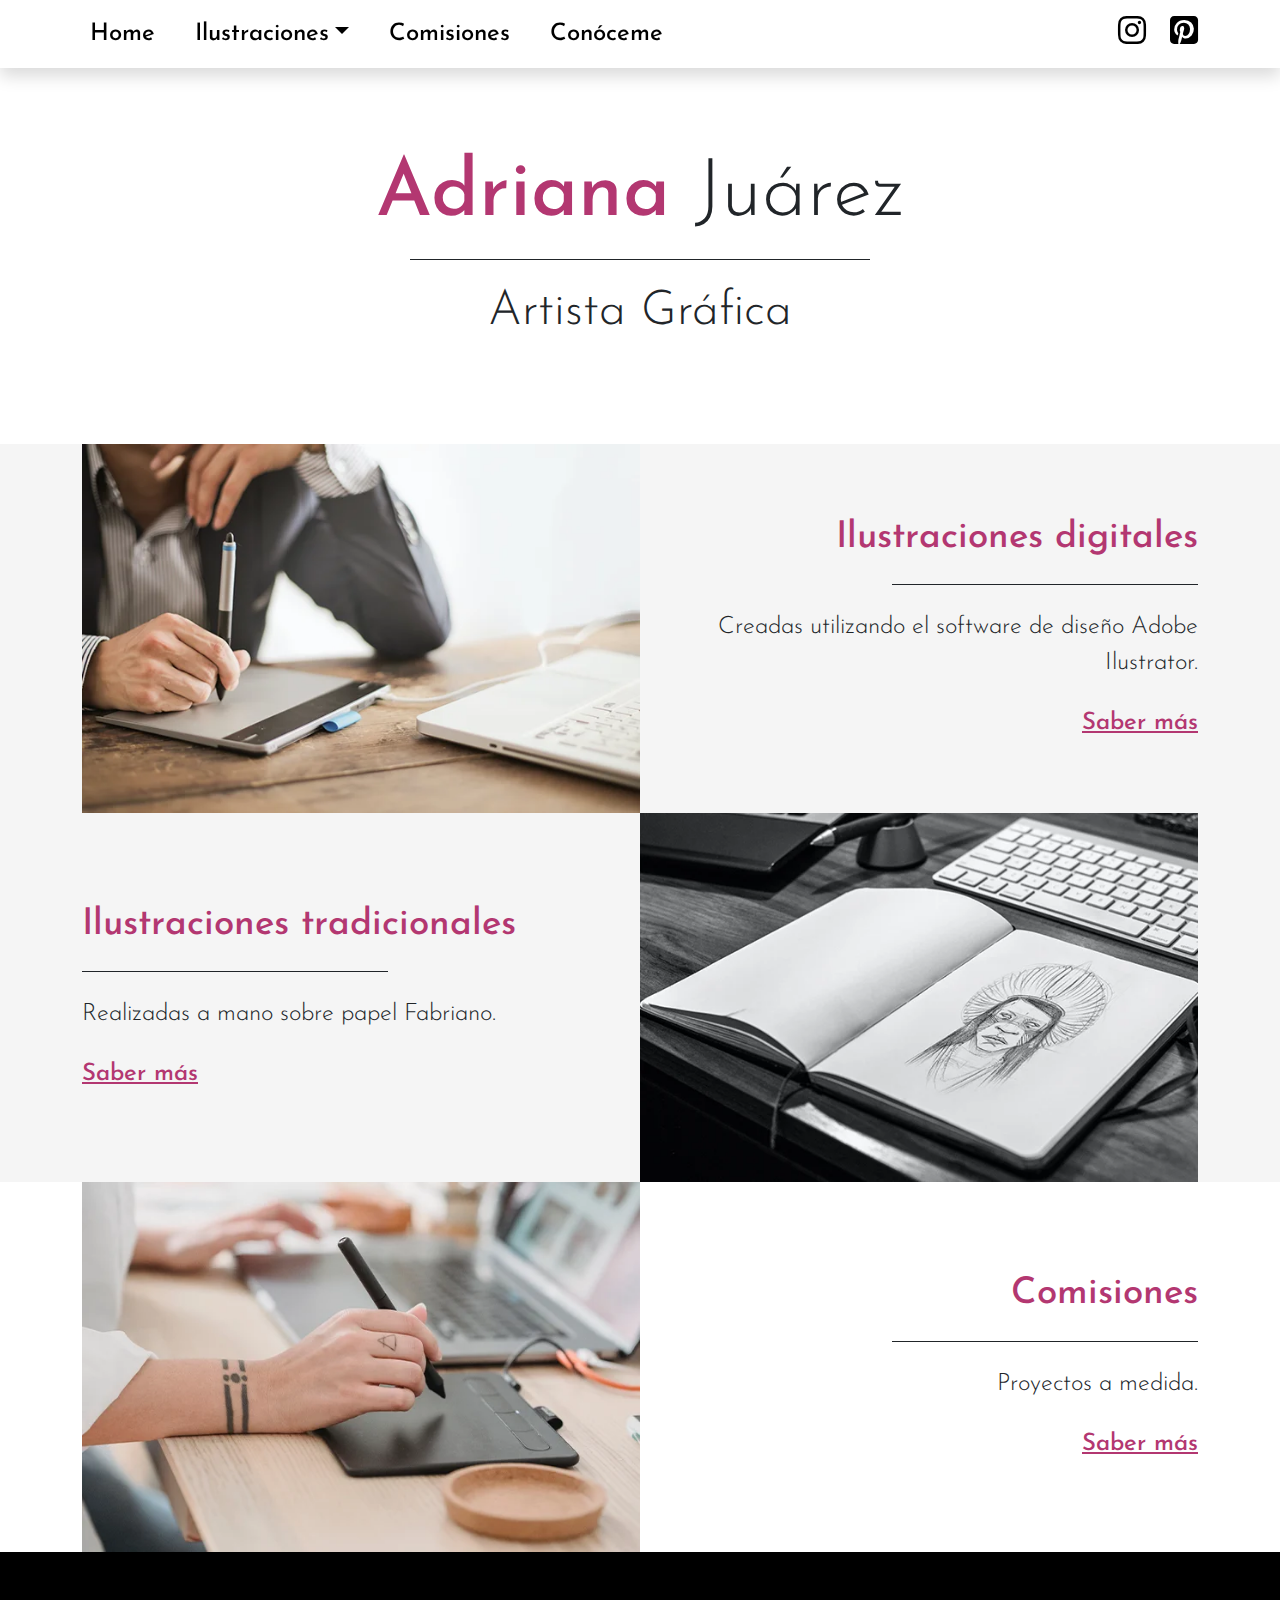
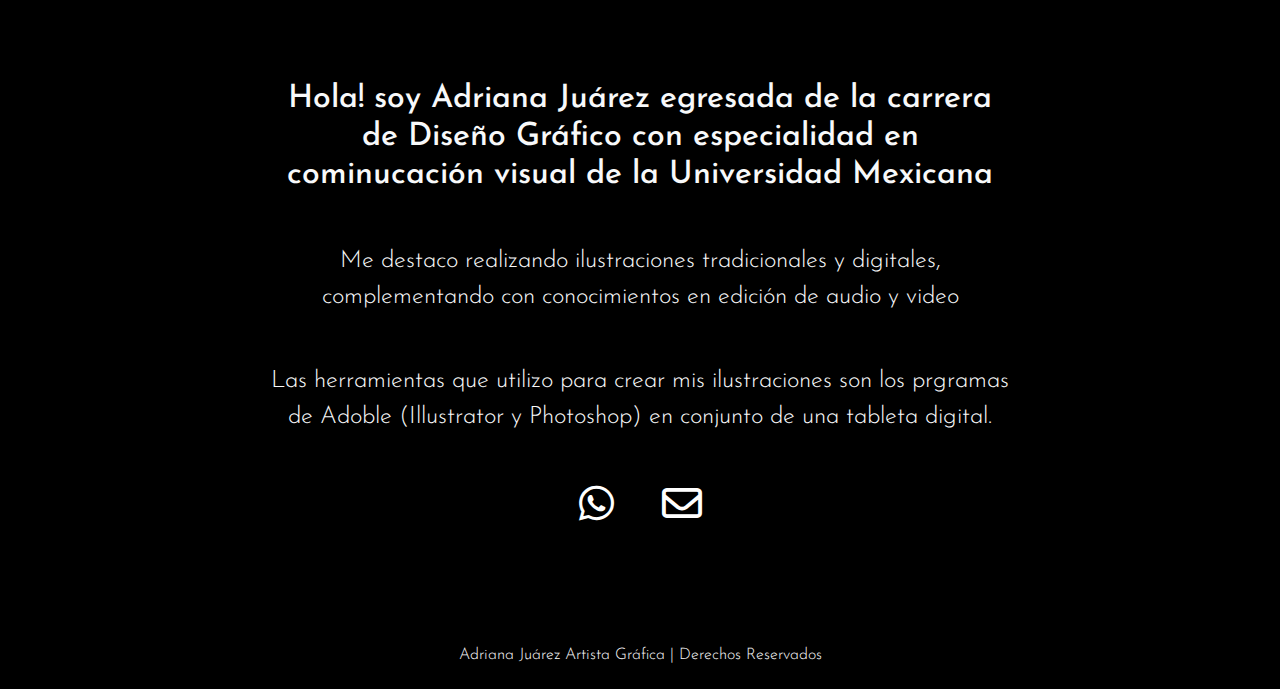
==== index.html @ 99858af3 "Add files via upload" ====
<!DOCTYPE html>
<html lang="es">
<head>
	<meta charset="UTF-8">
	<meta name="viewport" content="width=device-width, initial-scale=1.0">
	<title>Adriana Juárez | Artista Gráfica</title>

	<!-- CSS -->
	<link rel="stylesheet" href="css/estilos.css">
	<link rel="stylesheet" href="css/movil.css">
	<link rel="stylesheet" href="css/bootstrap.min.css">

	<!-- FONTAWESOME -->
	<link rel="stylesheet" href="https://cdnjs.cloudflare.com/ajax/libs/font-awesome/6.2.0/css/all.min.css">

	<!-- FAVICON -->
	<link rel="shortcut icon" href="icono.png" type="image/x-icon">	
</head>

<body>
	<!-- LOADING -->
    <div class="loading" id="loading">
        <div class="lds-dual-ring"></div>
    </div>

	<header>
		<!-- BARRA DE NAVEGACION -->
		<div id="barra" class="shadow">
			<div class="container">
				<nav class="navbar navbar-expand-lg navbar-light">
				  <div class="container-fluid">

				  	<!-- MARCA -->
				    <!--<a class="navbar-brand" href="#">Mi <span>Blog</span></a>-->

				    <!-- BURGER -->
				    <button class="navbar-toggler" type="button" data-bs-toggle="collapse" data-bs-target="#navbarSupportedContent" aria-controls="navbarSupportedContent" aria-expanded="false" aria-label="Toggle navigation">
				      <span class="navbar-toggler-icon"></span>
				    </button>

				    <!-- MENU -->
				    <div class="collapse navbar-collapse" id="navbarSupportedContent">
				    	<div class="row">
				    		<div class="col-md-6">
				    			<div class="cont-menu">
				    				<ul class="navbar-nav me-auto mb-2 mb-lg-0">
				    					<!-- LINK -->
				        				<li class="nav-item me-md-4">
				          					<a class="nav-link text-reset" aria-current="page" href="#">Home</a>
				        				</li>

				        				<!-- LINK -->
				       					<li class="nav-item me-md-4">
				          					<div class="dropdown">
  												<a class="nav-link text-reset dropdown-toggle" type="button" data-bs-toggle="dropdown" aria-expanded="false">Ilustraciones</a>
  												<ul class="dropdown-menu">
  													<li>
  														<a class="dropdown-item" href="#digital">Digitales</a>
  													</li>
  													<li>
  														<a class="dropdown-item" href="#tradicional">Tradicionales</a>
  													</li>
  												</ul>
											</div>
				        				</li>

				        				<!-- LINK -->
				        				<li class="nav-item me-md-4">
				          					<a class="nav-link text-reset" aria-current="page" href="#comision">Comisiones</a>
				        				</li>

				        				<!-- LINK -->
				        				<li class="nav-item">
				          					<a class="nav-link text-reset" aria-current="page" href="#conoceme">Conóceme</a>
				        				</li>
				    				</ul>
				    			</div>				
				    		</div>
				    		<div class="col-md-6">
				    			<div class="cont-redes">
				    				<ul class="navbar-nav">
							        	<li class="pe-md-4">
								        	<a href=""><i class="fa-brands fa-instagram"></i></a>
								        </li>

								        <li>
								        	<a href=""><i class="fa-brands fa-square-pinterest"></i></a>
								        </li>
							        </ul>
				    			</div>					
				    		</div>
				    	</div>		
				    </div>
				  </div>
				</nav>			
			</div>
		</div>

		<!-- BIENVENIDA -->
		<div id="bienvenida" class="d-flex flex-column justify-content-center align-items-center text-center">
			<div id="contenedor">
				<h1><span>Adriana</span> Juárez</h1>

				<hr>

				<p>Artista Gráfica</p>
				<div id="digital"></div>
			</div>
		</div>	
	</header>

	<!-- DIGITALES -->
	<section id="notaNon">
		<div class="container">
			<div class="row">
				<!-- IMG -->
				<div class="col-md-6">
					<img src="img/portadas/ilustrator.webp" alt="" class="w-100">
				</div>

				<!-- TEXTO -->
				<div class="col-md-6 d-flex flex-column justify-content-center align-items-end text-end ps-md-5 texto">
					<!-- TITULO -->
					<h2 class=""><span>Ilustraciones digitales</span></h2>

					<hr>

					<p class="mb-4">Creadas utilizando el software de diseño Adobe Ilustrator.</p>

					<a href="ilustraciones-digitales.html">Saber más</a>
					<div id="tradicional"></div>
				</div>
			</div>
		</div>
	</section>

	<!-- TRADICIONALES -->
	<section id="notaPar">
		<div class="container">
			<div class="row">
				<!-- TEXTO -->
				<div class="col-md-6 d-flex flex-column justify-content-center align-items-start pe-md-5 order-2 order-md-1 texto">
					<!-- TITULO -->
					<h2 class=""><span>Ilustraciones tradicionales</span></h2>

					<hr>

					<p class="mb-4">Realizadas a mano sobre papel Fabriano.</p>

					<a href="ilustraciones-tradicionales.html">Saber más</a>
					<div id="comision"></div>
				</div>

				<!-- IMG -->
				<div class="col-md-6 order-1 order-md-2">
					<img src="img/portadas/tradicional.webp"  alt="" class="w-100">
				</div>
			</div>
		</div>
	</section>

	<!-- COMISIONES -->
	<section id="notaNon-comision">
		<div class="container">
			<div class="row">
				<!-- IMG -->
				<div class="col-md-6">
					<img src="img/portadas/comision.webp" alt="" class="w-100">
				</div>

				<!-- TEXTO -->
				<div class="col-md-6 d-flex flex-column justify-content-center align-items-end text-end ps-md-5 texto">
					<!-- TITULO -->
					<h2 class=""><span>Comisiones</span></h2>

					<hr>

					<p class="mb-4">Proyectos a medida.</p>

					<a href="comisiones.html">Saber más</a>
					<div id="conoceme"></div>
				</div>
			</div>
		</div>
	</section>

	<!-- ABOUT -->
	<section id="about" class="">
		<div class="container">

			<!-- TEXTO -->
			<div class="row">
				<!-- ESPACIO -->
				<div class="col-2"></div>

				<!-- CONTENEDOR -->
				<div class="col-md-8 d-flex flex-column justify-content-center align-items-center text-center text-light texto">
					<h2>Hola! soy <span>Adriana Juárez</span> egresada de la carrera de Diseño Gráfico con especialidad en cominucación visual de la Universidad Mexicana</h2>

					<p class="my-5">Me destaco realizando ilustraciones tradicionales y digitales, complementando con conocimientos en edición de audio y video</p>

					<p class="mb-5">Las herramientas que utilizo para crear mis ilustraciones son los prgramas de Adoble (Illustrator y Photoshop) en conjunto de una tableta digital.</p>

					<div id="iconosRedes" class="d-flex justify-content-center align-items-center">
						<!-- FACEBOOK -->
						<div>
							<a href=""><i class="fa-brands fa-whatsapp"></i></a>
						</div>

						<!-- INSTAGRAM -->
						<div class="ms-5">
							<a href=""><i class="fa-regular fa-envelope"></i></a>
						</div>
					</div>
				</div>

				<!-- ESPACIO -->
				<div class="col-2"></div>
			</div>
		</div>
	</section>

	<!-- FOOTER -->
	<footer id="footer" class="py-4">
		<div class="container">
			<div class="row">
				<div class="co-12 d-flex flex-column justify-content-center align-items-center text-center text-light">
					<h3 class="">Adriana Juárez Artista Gráfica | Derechos Reservados</h3>
				</div>
			</div>
		</div>
	</footer>


<!-- BOOTSTRAP Y POPPY -->
<script src="https://cdn.jsdelivr.net/npm/@popperjs/core@2.11.8/dist/umd/popper.min.js" integrity="sha384-I7E8VVD/ismYTF4hNIPjVp/Zjvgyol6VFvRkX/vR+Vc4jQkC+hVqc2pM8ODewa9r" crossorigin="anonymous"></script>
<script src="https://cdn.jsdelivr.net/npm/bootstrap@5.3.0/dist/js/bootstrap.min.js" integrity="sha384-fbbOQedDUMZZ5KreZpsbe1LCZPVmfTnH7ois6mU1QK+m14rQ1l2bGBq41eYeM/fS" crossorigin="anonymous"></script>
<script src="js/loading.js"></script>
</body>
</html>
---- css/estilos.css ----
:root{
  --purple: #B33771;
  --oscuro:  #2f3640;
}
/* RESET */
*{
	margin: 0;
	padding: 0;
	list-style: none;
	text-decoration: none;
	border: none;
	outline: none;
}
.container-fluid{
  padding:0 !important;
}
.row > *{
  padding: 0 !important;
}
.row{
  margin:0 !important;
}
h1,h2,h3{
	margin:0 !important;
}
p{
	margin:0 !important;
}
html{
  scroll-behavior: smooth;
}
body{
  overflow-x: hidden !important;
  background-color: whitesmoke !important;
  font-family: textos !important;
}
/* RESET */

/* FUENTES */
@font-face {
    font-family: subTitulo;
    src: url("../fuentes/JosefinSans-Medium.ttf");
}

@font-face {
    font-family: titulo;
    src: url("../fuentes/JosefinSans-Bold.ttf");
}

@font-face {
    font-family: textos;
    src: url("../fuentes/JosefinSans-Light.ttf");
}
/* FUENTES */

/* ESTILOS GENERALES */
#bienvenida h1{
  font-family: textos !important;
  font-size: 5rem;
}
#bienvenida h1 span{
  font-family: subTitulo !important;
  color: var(--purple) !important;
}
#redes h2,
#notaNon h2,
#notaNon-comision h2,
#notaPar h2,
#about h2,
#cuerpoNota h2,
#interes h2{
  font-size: 2rem !important;
  font-family: subTitulo !important;
}
#notaNon h2 span,
#notaNon-comision h2 span,
#notaPar h2 span{
  color:var(--purple);
  font-size: 2.3rem;
}
#notaNon hr,
#notaNon-comision hr,
#notaPar hr{
  width: 60%;
  opacity: 1;
  background-color: black;
  margin: 1.5rem 0rem;
}
#notaNon p,
#notaNon-comision p,
#notaPar p{
  font-size: 1.5rem;
}
#cuerpoNota h3,
#interes h3{
  font-size: 1.5rem !important;
  font-family: subTitulo !important;
}
#bienvenida p{
  font-family: textos !important;
  font-size: 3rem !important;
}
#notaNon{
  background-color: whitesmoke !important;
}
#notaPar{
  background-color: whitesmoke !important;
}
#notaNon-comision{
  background-color: white;
}
#notaNon a,
#notaNon-comision a,
#notaPar a{
  font-family: subTitulo !important;
  font-size: 1.5rem !important;
  color: var(--purple) !important;
  transition: 0.5s !important;
}
#notaNon a:hover,
#notaNon-comision a:hover,
#notaPar a:hover{
  color: black !important;
}
#about p,
#cuerpoNota p,
#cuerpoNota ol li{
  font-family: textos !important;
  font-size: 1.5rem !important;
}
#about p span,
#cuerpoNota p span{
  font-family: subTitulo !important;
}

/* BARRA DE NAVEGACION */
header{
  background-color: white !important;
}
header #barra{
  position: fixed !important;
  width: 100% !important;
  z-index: 999 !important;
  background-color: white !important;
}
header #barra .navbar .navbar-brand{
  font-size: 2rem !important;
}
header #barra .navbar .navbar-brand span{
  font-family: SubTitulo !important;
}
header #barra .navbar .navbar-collapse .navbar-nav li a{
  font-family: subTitulo !important;
  font-size: 1.5rem !important;
  color: black !important;
  transition: 0.5s !important;
}
header #barra .navbar .navbar-collapse .navbar-nav li a:hover{
  color: var(--purple) !important;
}
header #barra .navbar .navbar-collapse .row{
  width: 100% !important;
}
header #barra .navbar .navbar-collapse .row .cont-redes{
  width: 100%;
  height: 100%;
  display: flex;
  justify-content: end;
  align-items: center;
  text-align: end;
}
header #barra .navbar .navbar-collapse .row .cont-redes i{
  font-size: 2rem;
}
#bienvenida{
  background-color: white !important;
  padding-top: 4% !important;
}
#bienvenida #contenedor{
  width: 90% !important;
  padding: 6rem 0 !important;
  display: flex;
  flex-direction: column;
  justify-content: center;
  align-items: center;
  text-align: center;
}
#bienvenida #contenedor hr{
  width: 40%;
  opacity: 1;
  background-color: black;
}

/* ABOUT */
#about{
  background-color: black !important;
  background: url(../img/fondo.png);
  background-size: cover;
  background-position: center;
  background-attachment: fixed;
  background-repeat: no-repeat;
  padding:8rem 0rem 6rem 0rem;
}
#about #iconosRedes a{
  color:white;
}
#about #iconosRedes i{
  font-size: 2.5rem !important;
  transition: 0.5s !important;
  cursor: pointer !important;
}
#about #iconosRedes i:hover{
  transform: scale(1.1);
}

/* ILUSTRACIONES DIGITALES */
.digitales{
  background-color: whitesmoke;
  padding:3rem 0rem;
}
.digitales #cuadro #IMG{
  cursor:pointer  !important;
  transition: 0.5s !important;
  transform: rotate(-5deg);
}
.digitales #cuadro #IMG2{
  cursor:pointer  !important;
  transition: 0.5s !important;
  transform: rotate(5deg);
}
.digitales #cuadro .IMG:hover,
.digitales #cuadro .IMG2:hover{
  transform: rotate(0deg) scale(1.1) !important;
}
.digitales h5{
  font-family: subTitulo;
  font-size: 1.3rem;
}
.digitales .modal-dialog{
  max-width: 600px !important;
}
.digitales .galeria{
  display: flex;
  justify-content: space-evenly;
  flex-wrap: wrap;
}
#equipo .galeria .IMG{
  width: 25% !important;
  overflow: hidden;
  position: relative;
  cursor: pointer;
  box-shadow: 5px 5px 20px rgba(0, 0, 0, 0.5) !important; 
}
.digitales #cuadro .contenedor{
  padding-bottom:3rem !important;
}
.digitales .galeria .IMG{
  width: 20%;
  overflow: hidden;
  position: relative;
  cursor: pointer;
  border: 1px solid white !important;
  box-shadow: 5px 5px 20px rgba(0, 0, 0, 0.5) !important; 
  background-color: white !important;
  padding: 1rem 1rem 0 1rem !important;
  margin: 3rem .5rem 0rem !important;
}
.digitales .galeria .IMG h3{
  font-size: 1.5rem !important;
  font-family: subTitulo;
  color:var(--purple);
}
.digitales .galeria .IMG h3 span{
  font-size: 1.1rem !important;
}
.digitales .galeria .IMG .titulo h4{
  background-color: white !important;
  width: 100% !important;
}
.digitales .galeria .IMG > img{
  width: 100%;
  object-fit: cover;
  display: block;
}
.modal-header .row{
  width: 100%;
}
.modal-header .row #titulo{
  display: flex;
  justify-content: start;
  align-items: center;
  text-align: start;
}
.modal-header .row #like{
  display: flex;
  justify-content: center;
  align-items: center;
  text-align: center;
}
.modal-header .row #like a{
  font-family: subTitulo;
  font-size: 1.3rem;
  color:black;
  text-decoration: none;
  transition: .5s;
}
.modal-header .row #like a:hover{
  opacity: .5;
}
.modal-header .row #btn-close{
  display: flex;
  justify-content: end;
  align-items: center;
  text-align: end;
}
/* ILUSTRACIONES DIGITALES */

/* FOOTER */
#footer{
  background-color: black !important;
}
#footer h3{
  font-size: 1rem;
}

/* PRELOADER */
.loading{
  width: 100%;
  height: 100vh;
  background: var(--purple);
  display: flex;
  justify-content: center;
  align-items: center;
  position: fixed;
  top:0;
  left: 0;
  z-index: 100000;
  clip-path: circle(100% at 50% 50%);
  transition: clip-path 0.8s ease-in-out;
}
.loading2{
  clip-path: circle(0% at 50% 50%);
}
.lds-dual-ring {
  display: inline-block;
  width: 80px;
  height: 80px;
}
.lds-dual-ring:after {
  content: " ";
  display: block;
  width: 64px;
  height: 64px;
  margin: 8px;
  border-radius: 50%;
  border: 6px solid #fff;
  border-color: white transparent white transparent;
  animation: lds-dual-ring 1.2s linear infinite;
}
@keyframes lds-dual-ring {
  0% {
    transform: rotate(0deg);
  }
  100% {
    transform: rotate(360deg);
  }
}
---- css/movil.css ----
@media (max-width: 500px){
	.container-fluid{
		padding-top: .5rem !important;
		padding-bottom: .5rem !important;
	}
	.navbar-collapse{
		padding:1rem !important;
	}
	#bienvenida{
		padding-top: 25% !important;
	}
	#bienvenida #contenedor{
		width: 90% !important;
	}

	#notaNon .texto,
	#notaPar .texto,
	#notaNon-comision .texto{
		text-align: center !important;
		align-items: center !important;
		padding-top: 2rem !important;
		padding-bottom: 2rem !important;
	}
	#about .texto,
	#cuerpoNota .texto{
		padding-right: 10% !important;
		padding-left: 10% !important;
	}
	#about img,
	#cuerpoNota img{
		width: 100% !important;
	}
	header #barra .navbar .navbar-collapse .row .cont-redes{
		justify-content: start;
		text-align: start;
	}
	#about h2,
	#about p{
		text-align: justify;
	}
	#bienvenida h1{
		font-size: 3rem;
	}
	.digitales .galeria .IMG{
		width: 70%;
	}
}
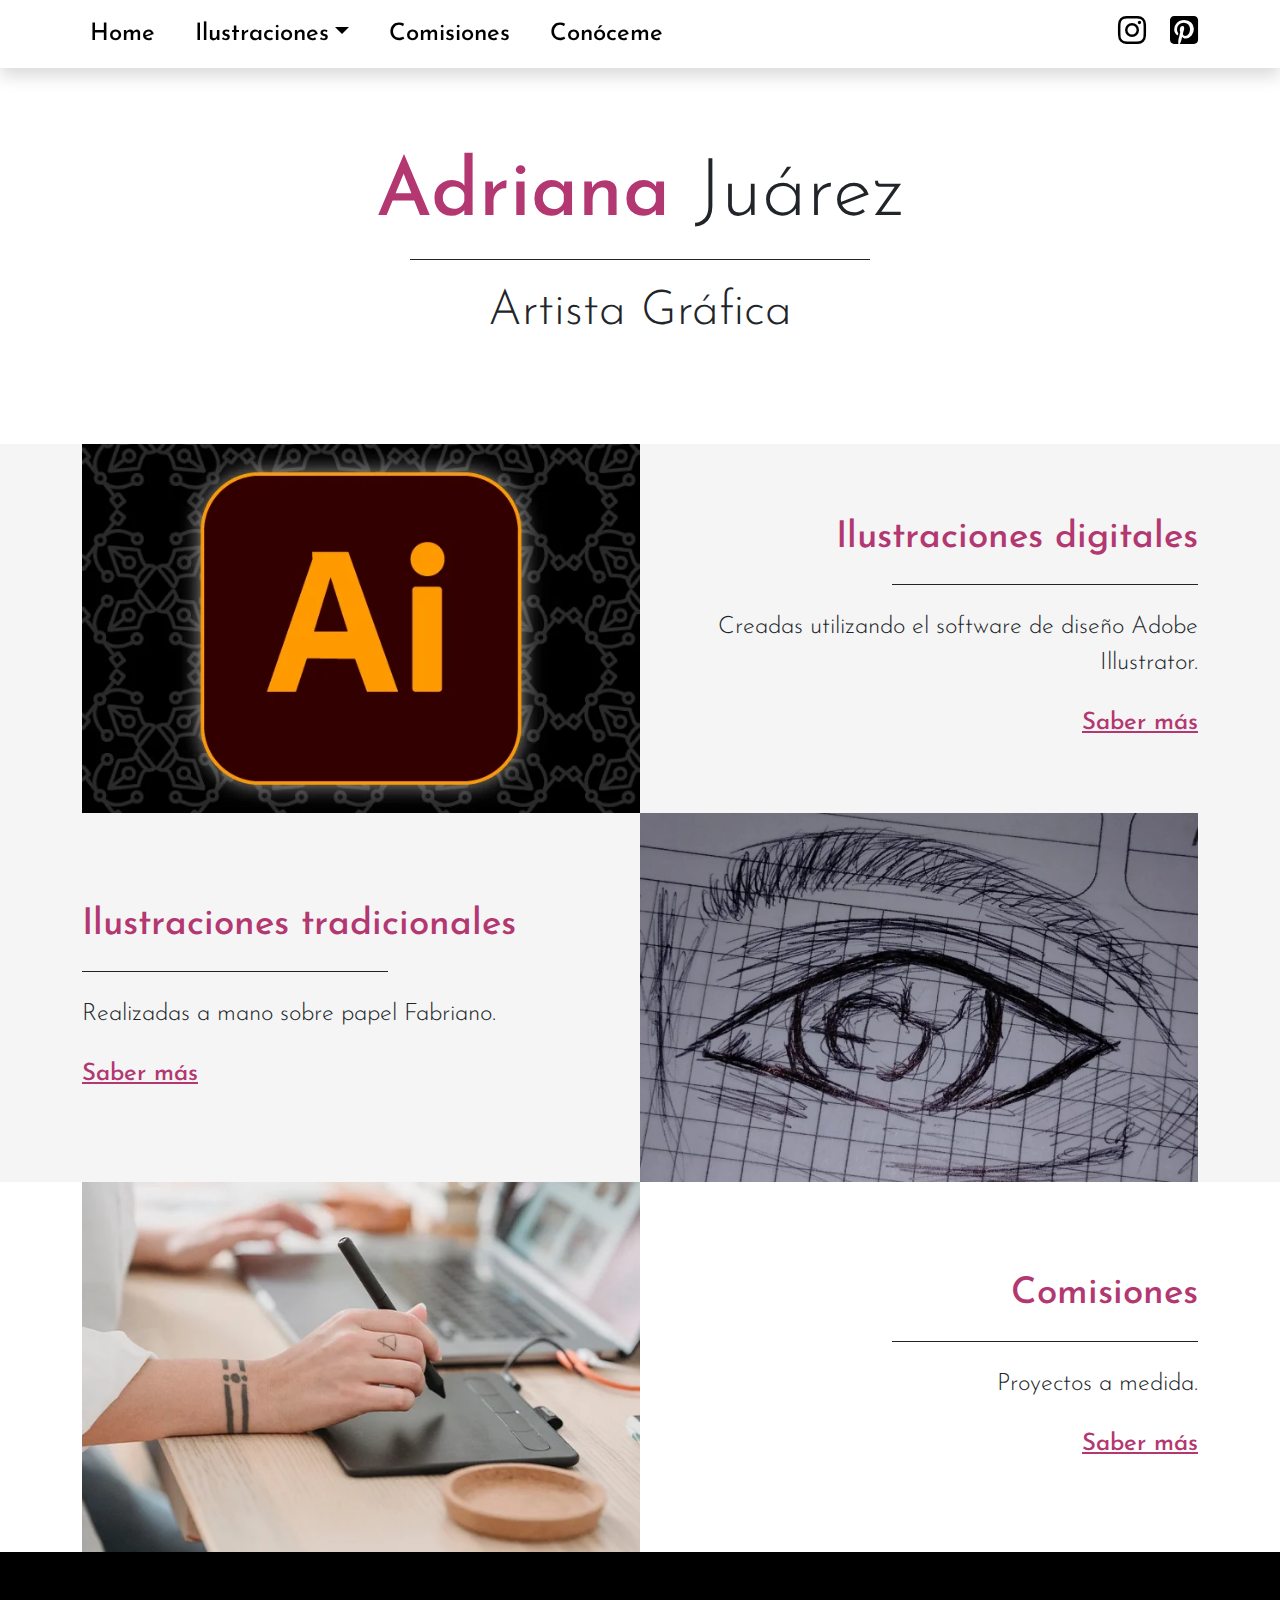
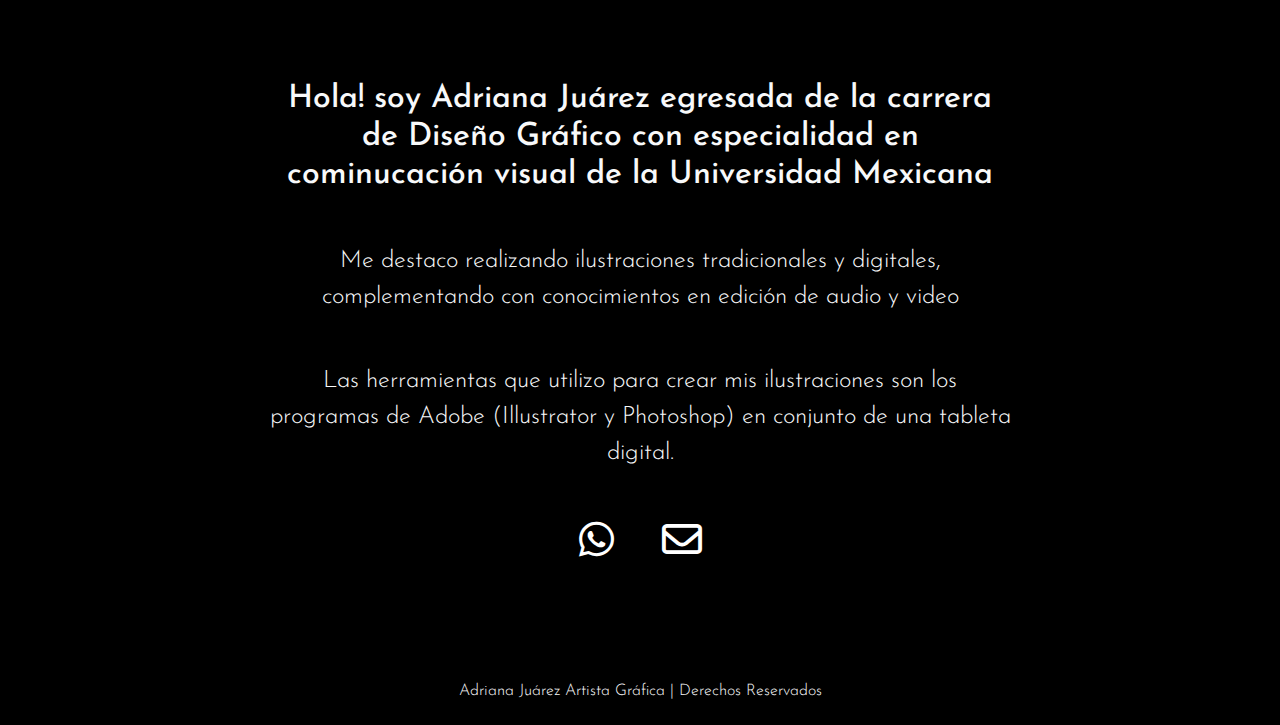
==== commit 090749f7: "Add files via upload" ====
--- a/index.html
+++ b/index.html
@@ -125,7 +125,7 @@
 
 					<hr>
 
-					<p class="mb-4">Creadas utilizando el software de diseño Adobe Ilustrator.</p>
+					<p class="mb-4">Creadas utilizando el software de diseño Adobe Illustrator.</p>
 
 					<a href="ilustraciones-digitales.html">Saber más</a>
 					<div id="tradicional"></div>
@@ -199,7 +199,7 @@
 
 					<p class="my-5">Me destaco realizando ilustraciones tradicionales y digitales, complementando con conocimientos en edición de audio y video</p>
 
-					<p class="mb-5">Las herramientas que utilizo para crear mis ilustraciones son los prgramas de Adoble (Illustrator y Photoshop) en conjunto de una tableta digital.</p>
+					<p class="mb-5">Las herramientas que utilizo para crear mis ilustraciones son los programas de Adobe (Illustrator y Photoshop) en conjunto de una tableta digital.</p>
 
 					<div id="iconosRedes" class="d-flex justify-content-center align-items-center">
 						<!-- FACEBOOK -->
--- a/css/estilos.css
+++ b/css/estilos.css
@@ -297,14 +297,16 @@
   align-items: center;
   text-align: center;
 }
-.modal-header .row #like a{
+.modal-header .row #like a,
+.modal-header .row #titulo a{
   font-family: subTitulo;
   font-size: 1.3rem;
   color:black;
   text-decoration: none;
   transition: .5s;
 }
-.modal-header .row #like a:hover{
+.modal-header .row #like a:hover,
+.modal-header .row #titulo a:hover{
   opacity: .5;
 }
 .modal-header .row #btn-close{
--- a/css/movil.css
+++ b/css/movil.css
@@ -1,4 +1,4 @@
-@media (max-width: 500px){
+@media (max-width: 600px){
 	.container-fluid{
 		padding-top: .5rem !important;
 		padding-bottom: .5rem !important;
